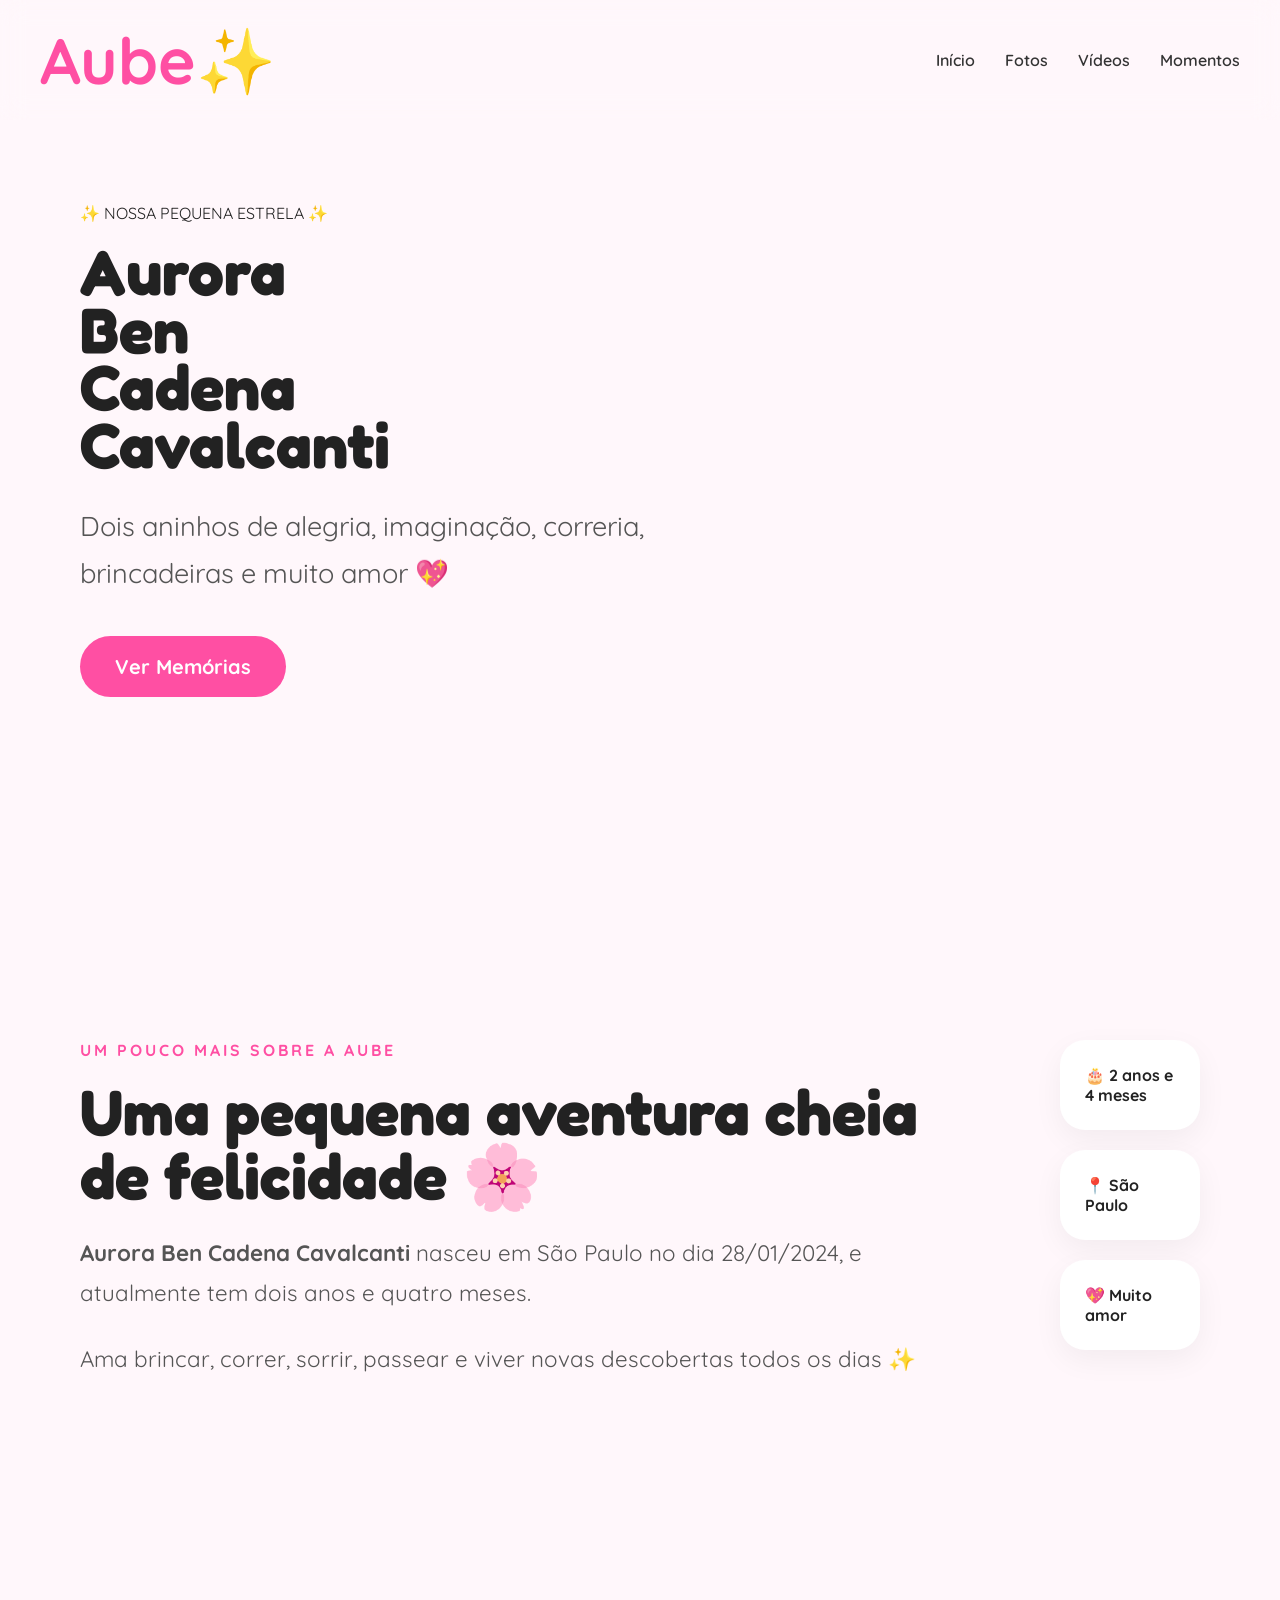
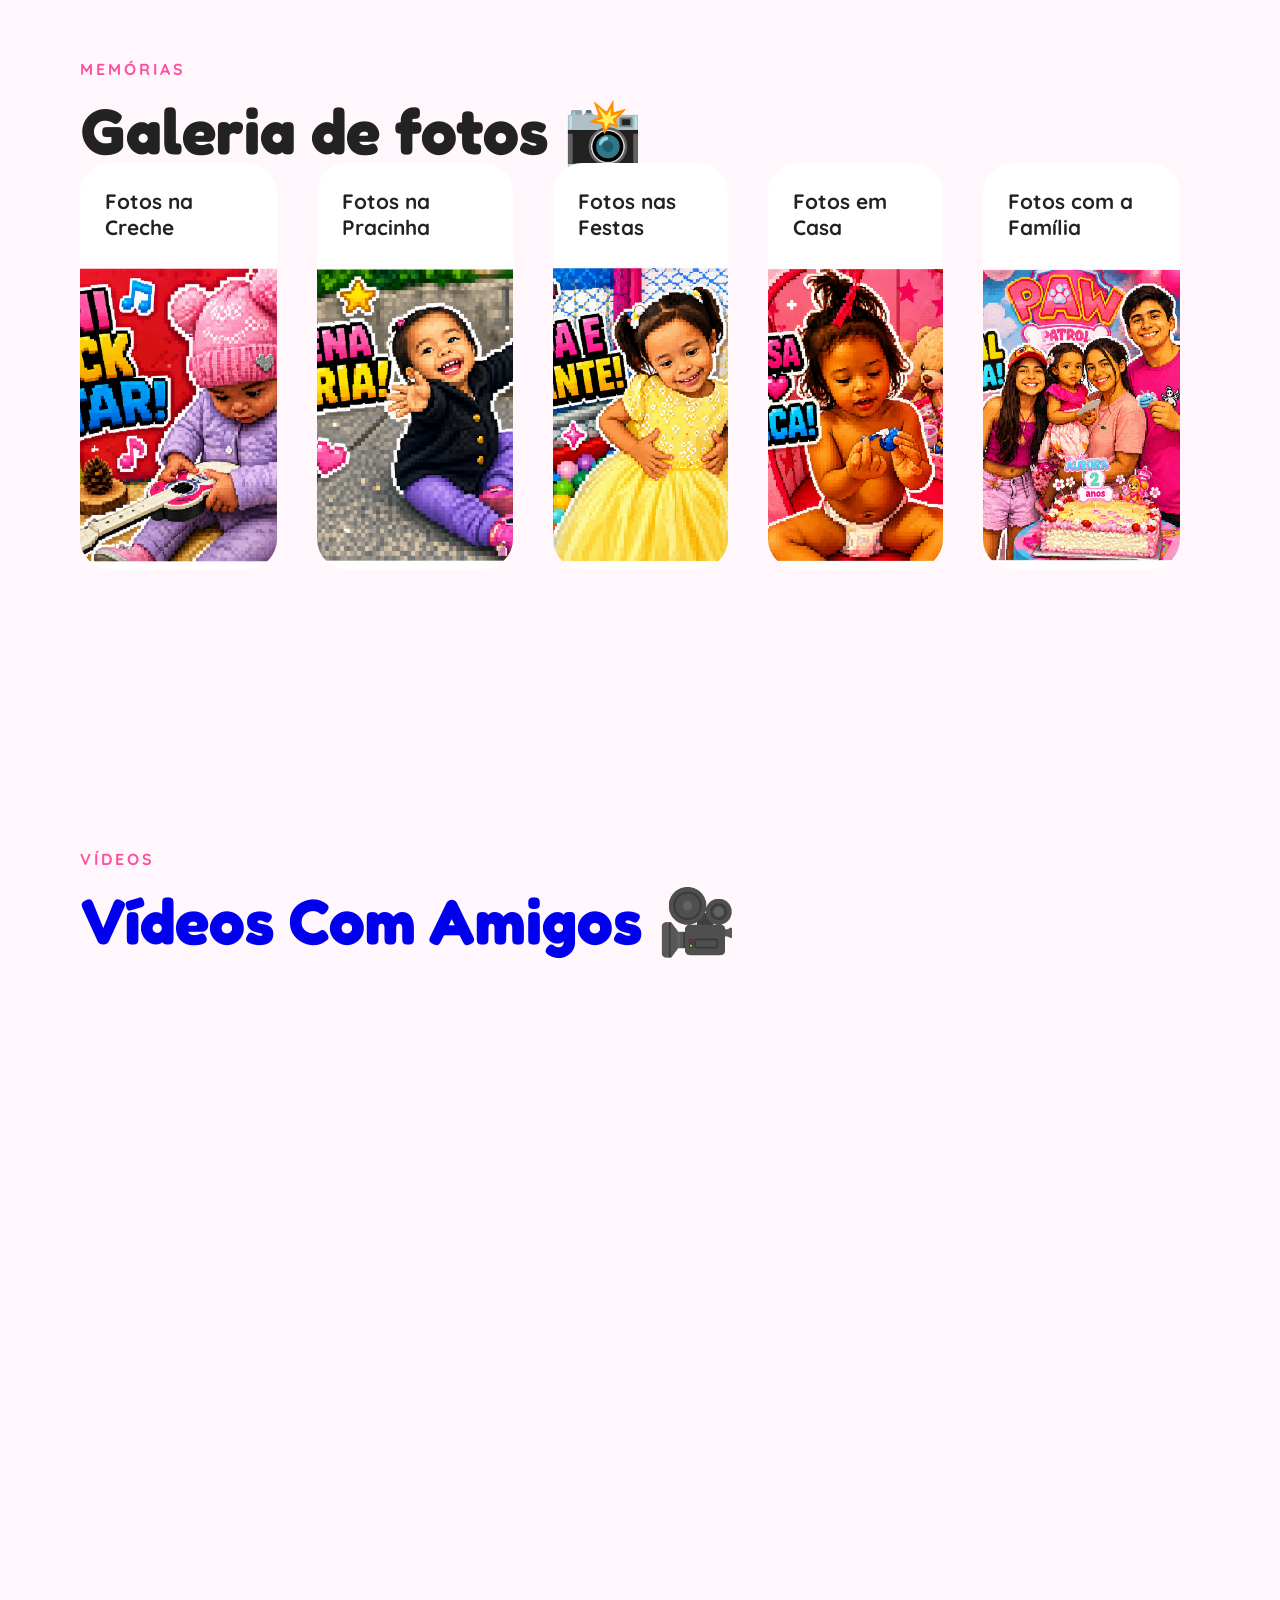
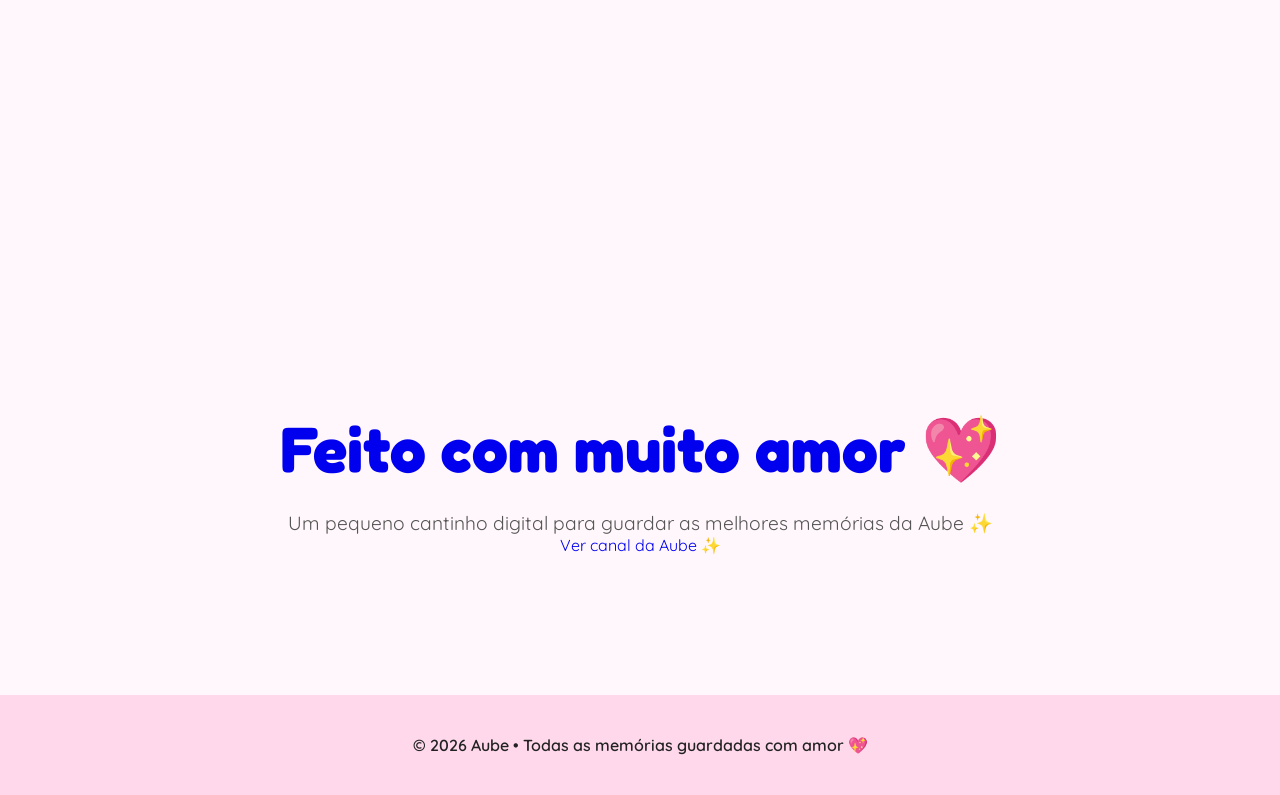
==== index.html @ 4e0ff354 "first commit" ====
<!DOCTYPE html>
<html lang="pt-br">
<head>

  

  <meta charset="UTF-8">
  <meta name="viewport" content="width=device-width, initial-scale=1.0">

  <title>Aube✨</title>

  

  <link rel="preconnect" href="https://fonts.googleapis.com">

  <link href="https://fonts.googleapis.com/css2?family=Fredoka:wght@300;400;500;600&family=Quicksand:wght@400;500;700&display=swap" rel="stylesheet">

  

  <link rel="stylesheet" href="style.css">

</head>

<body>


  <header>

    <div class="logo">
      Aube✨
    </div>

    <nav>
      <a href="#início">Início</a>
      <a href="#fotos">Fotos</a>
      <a href="#videos">Vídeos</a>
      <a href="#momentos">Momentos</a>
    </nav>

  </header>


  <main class="hero">
    <video autoplay muted loop playsinline class="bg-video">
      <source src="video/animação aube.mp4" type="video/mp4">

    </video>

    <section class="running-area">

      <img
        src="imagem/favcon-removebg-preview.png"
        class="albi-running"
        alt="Aube correndo"
      >

    </section>

    <section class="hero-text">

      <span class="mini-text">
        ✨ NOSSA PEQUENA ESTRELA ✨
      </span>

      <h1>
        Aurora
        <br>
        Ben 
        <br>
        Cadena
        <br>
        Cavalcanti
      </h1>

      <p>
        Dois aninhos de alegria, imaginação,
        correria, brincadeiras e muito amor 💖
      </p>

      <a href="#memorias" class="hero-button">
        Ver Memórias
      </a>

    </section>

  </main>

  <section class="about" id="início">

    <article>

      <span class="section-mini">
        UM POUCO MAIS SOBRE A AUBE
      </span>

      <h2>
        Uma pequena aventura
        cheia de felicidade 🌸
      </h2>

      <p>
        <strong>Aurora Ben Cadena Cavalcanti</strong>
        nasceu em São Paulo no dia 28/01/2024, e atualmente
        tem dois anos e quatro meses.
      </p>

      <p>
        Ama brincar, correr, sorrir,
        passear e viver novas descobertas
        todos os dias ✨
      </p>

    </article>

    <aside>

      <div class="info-card">🎂 2 anos e 4 meses</div>
      <div class="info-card">📍 São Paulo</div>
      <div class="info-card">💖 Muito amor</div>

    </aside>

  </section>

  <section class="gallery" id="memorias">

    <span class="section-mini">MEMÓRIAS</span>

    <h2>Galeria de fotos 📸</h2>

    <div class="folders">

      <article class="folder">
        <h3>Fotos na Creche</h3>
        <a href="creche.html">
        <img src="imagem/fotos na creche/capa foto creche.png">
      </article>

      <article class="folder">
        <h3>Fotos na Pracinha</h3>
        <a href="praçinha.html">
        <img src="imagem/fotos na praçinha/capa foto praçinha.png">
      </article>

      <article class="folder">
        <h3>Fotos nas Festas</h3>
        <a href="festas.html">
        <img src="imagem/fotos nas festas/capa foto festa.png">
      </article>

      <article class="folder">
        <h3>Fotos em Casa</h3>
        <a href="casa.html">
        <img src="imagem/fotos em casa/capa foto em casa.png">
      </article>

      <article class="folder">
        <h3>Fotos com a Família</h3>
        <a href="familia.html">
        <img src="imagem/fotos com a familia/capa foto familia.png">
      </article>

    </div>

  </section>

  <section class="videos" id="videos">

    <span class="section-mini">VÍDEOS</span>

    <h2>Vídeos Com Amigos 🎥</h2>

    <div class="video-box">
      <iframe
        src="https://youtube.com/embed/LM9Pvp-NeBE"
        title="Vídeo da Aube"
        allowfullscreen>
      </iframe>
    </div>

  </section>

  <section class="family" id="momentos">

    <h2>Feito com muito amor 💖</h2>

    <p>
      Um pequeno cantinho digital
      para guardar as melhores memórias
      da Aube ✨
    </p>

    <a href="https://www.youtube.com/@Aubeamigos" target="_blank" class="youtube-link">
      Ver canal da Aube ✨
    </a>

  </section>

  <footer>
    © 2026 Aube • Todas as memórias guardadas com amor 💖
  </footer>

</body>
</html>
---- style.css ----
*{
  margin:0;
  padding:0;
  box-sizing:border-box;
}

body{
  background:#fff7fb;
  color:#222;
  font-family:'Quicksand',sans-serif;
  overflow-x:hidden;
}

header{
  position:fixed;
  width:100%;
  top:0;
  left:0;
  z-index:100;
  display:flex;
  justify-content:space-between;
  align-items:center;
  padding: 20px 40px;
  backdrop-filter:blur(12px);
}

.logo{
  font-size: 4rem;
  font-weight:700;
  color:#ff4fa3;
}

nav{
  display:flex;
  gap:30px;
}

nav a{
  text-decoration:none;
  color:#333;
  font-weight:600;
  transition:.3s;
}

nav a:hover{
  color:#ff4fa3;
  text-decoration:underline;
}

.hero{
  position:relative;
  min-height:100vh;
  display:flex;
  align-items:center;
  padding:120px 80px;
  overflow:hidden;
}

.bg-video{
  position:absolute;
  inset:0;
  width:100%;
  height:100%;
  object-fit:cover;
  opacity:.15;
  z-index:-1;
}

.hero-text{
  max-width:600px;
  z-index:2;
}
/
.mini-text{
  font-size: 1.25rem;
  letter-spacing:3px;
  color:#ff4fa3;
  font-weight:700;
}


.hero-text h1{
  font-size: 4rem;
  line-height:.9;
  margin-top:20px;
  font-family:'Fredoka',sans-serif;
  animation:fadeUp 2s ease;
}

.hero-text p{
  margin-top:30px;
  font-size:1.7rem;
  line-height:1.7;
  color:#555;
}

.hero-button{
  display:inline-block;
  margin-top:40px;
  padding:18px 35px;
  border:none;
  background:#ff4fa3;
  color:white;
  border-radius:999px;
  font-size:1.25rem;
  font-weight:700;
  text-decoration:none;
  cursor:pointer;
  transition:.4s;
}

.hero-button:hover{
  transform:translateY(-5px) scale(1.03);
  box-shadow:0 15px 30px rgba(255,79,163,.3);
}

.running-area{
  position:absolute;
  inset:0;
  pointer-events:none;
}

.albi-running{
  position:absolute;
  width:180px;
  bottom:80px;
  left:-250px;
  animation:runAcross 14s linear infinite;
}

@keyframes runAcross{
  0%{
    left:-250px;
    transform:translateY(0px) rotate(0deg);
  }
  20%{
    transform:translateY(-20px) rotate(-5deg);
  }
  40%{
    transform:translateY(10px) rotate(5deg);
  }
  60%{
    transform:translateY(-15px) rotate(-4deg);
  }
  80%{
    transform:translateY(8px) rotate(3deg);
  }
  100%{
    left:110%;
    transform:translateY(0px);
  }
}

@keyframes fadeUp{
  from{
    opacity:0;
    transform:translateY(100px);
  }
  to{
    opacity:1;
    transform:translateY(0px);
  }
}

.about{
  padding:140px 80px;
  display:flex;
  justify-content:space-between;
  gap:80px;
}

.section-mini{
  font: size 1.2em;rem;
  color:#ff4fa3;
  letter-spacing:3px;
  font-weight:700;
}

.about h2,
.gallery h2,
.videos h2,
.family h2{
  font-size: 4rem;
  margin-top:20px;
  font-family:'Fredoka',sans-serif;
  line-height:1;
}

.about p{
  margin-top:25px;
  line-height:1.8;
  color:#555;
  font-size: 1.4rem;
}

aside{
  display:flex;
  flex-direction:column;
  gap:20px;
}

.info-card{
  background:white;
  padding:25px;
  border-radius:25px;
  box-shadow:0 10px 30px rgba(0,0,0,.05);
  font-weight:700;
}

.gallery{
  padding:140px 80px;
}

.folders{
  display:flex;
  fkex-wrap:wrap;
  justify-content:center;
  gap: 20px;
}

.folder{
  background:white;
  border-radius:30px;
  overflow:hidden;
  transition:.4s;
  cursor:pointer;
}

a {text-decoration:none;}

.folder a {
  text-decoration:none;
  color:inherit;
}

.folder:hover{
  transform:translateY(-10px);
}

.folder img{
  width:100%;
  height:300px;
  object-fit:cover;
}

.folder h3{
  padding:25px;
  font-size:1.3rem;
}

.videos{
  padding:140px 80px;
}

.video-box{
  margin-top:60px;
  border-radius:30px;
  overflow:hidden;
}

.video-box iframe{
  width:100%;
  height:700px;
  border:none;
}

.family{
  padding:140px 80px;
  text-align:center;
}

.family p{
  margin-top:30px;
  font-size:1.2rem;
  color:#555;
}

.back-link{
  display:inline-block;
  margin-top:40px;
  text-decoration:none;
  background:#ff4fa3;
  color:white;
  padding:18px 30px;
  border-radius:999px;
  transition:.4s;
}

.back-link:hover{
  transform:scale(1.05);
}

footer{
  padding:40px;
  text-align:center;
  background:#ffd9eb;
  font-weight:600;
}

@media(max-width:900px){

  header{
    padding:20px;
  }

  nav{
    display:none;
  }

  .hero{
    padding:140px 30px;
  }

  .hero-text h1{
    font-size:3.5rem;
  }

  .about{
    flex-direction:column;
    padding:20px 30px;
  }

  .gallery,
  .videos,
  .family{
    padding:20px 30px;
  }

  .about h2,
  .gallery h2,
  .videos h2,
  .family h2{
    font-size:2.5rem;
  }

  .video-box iframe{
    height:300px;
  }

  .albi-running{
    width:120px;
  }

@media (max-width: 768px){

  .folders{
    display:flex;
    flex-direction: column;
    align-items: center;
    gap: 20px;
  }

  .folder img{
    width: 90%;
    max-width: 300px;
  }

.folder h3{text-align: center;
font-size: 20px;}



}
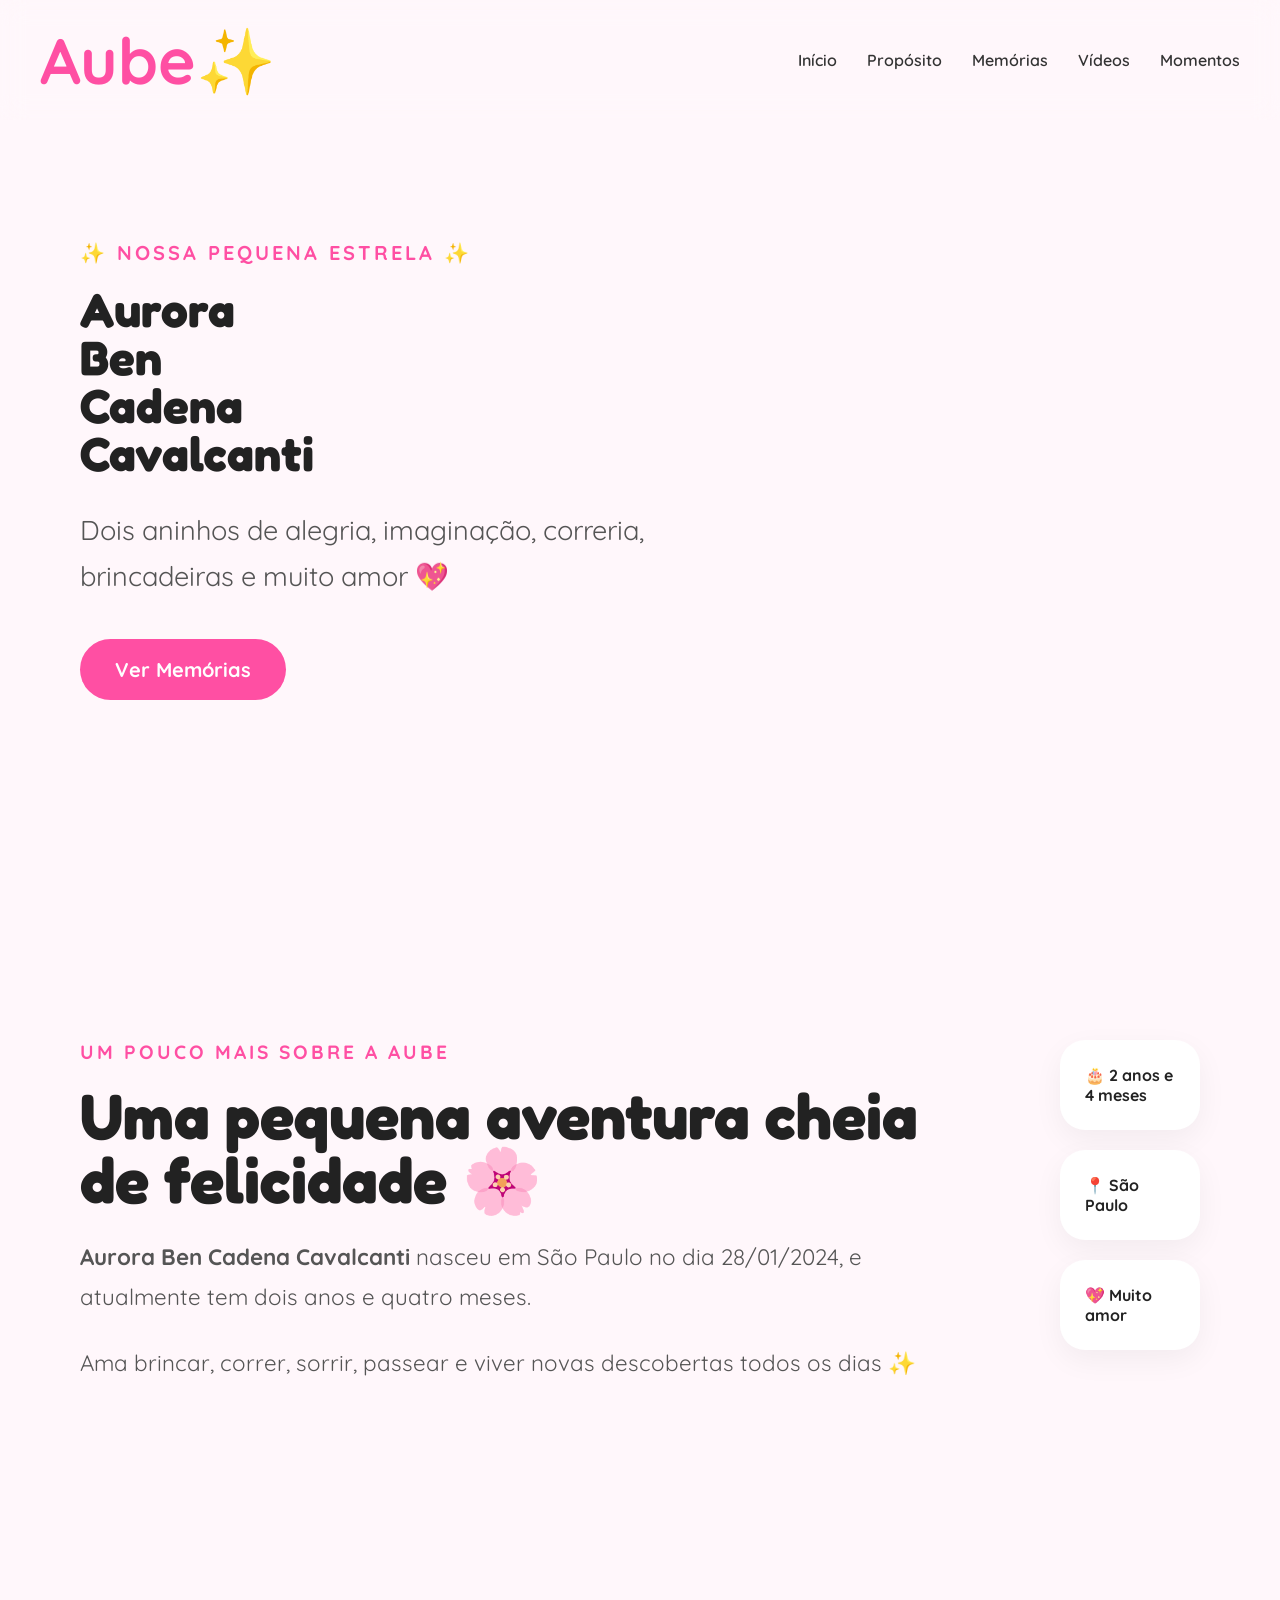
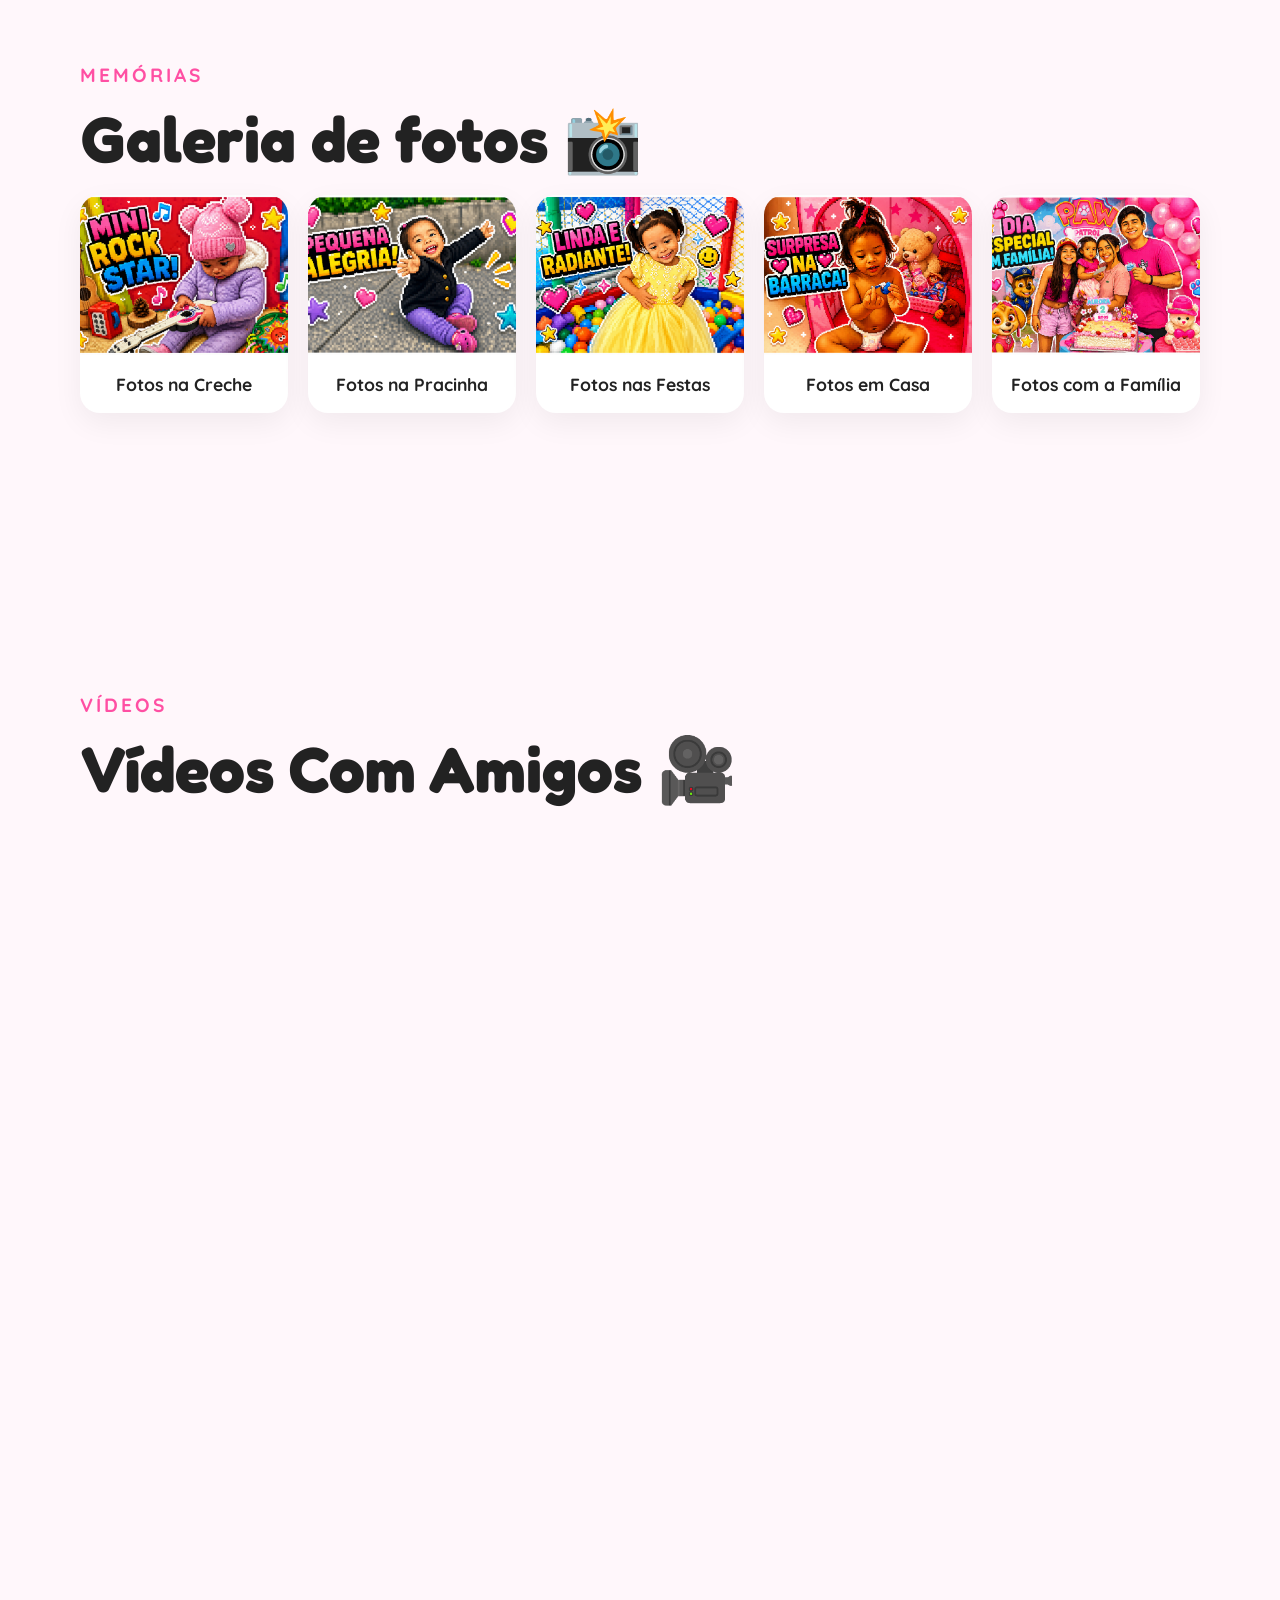
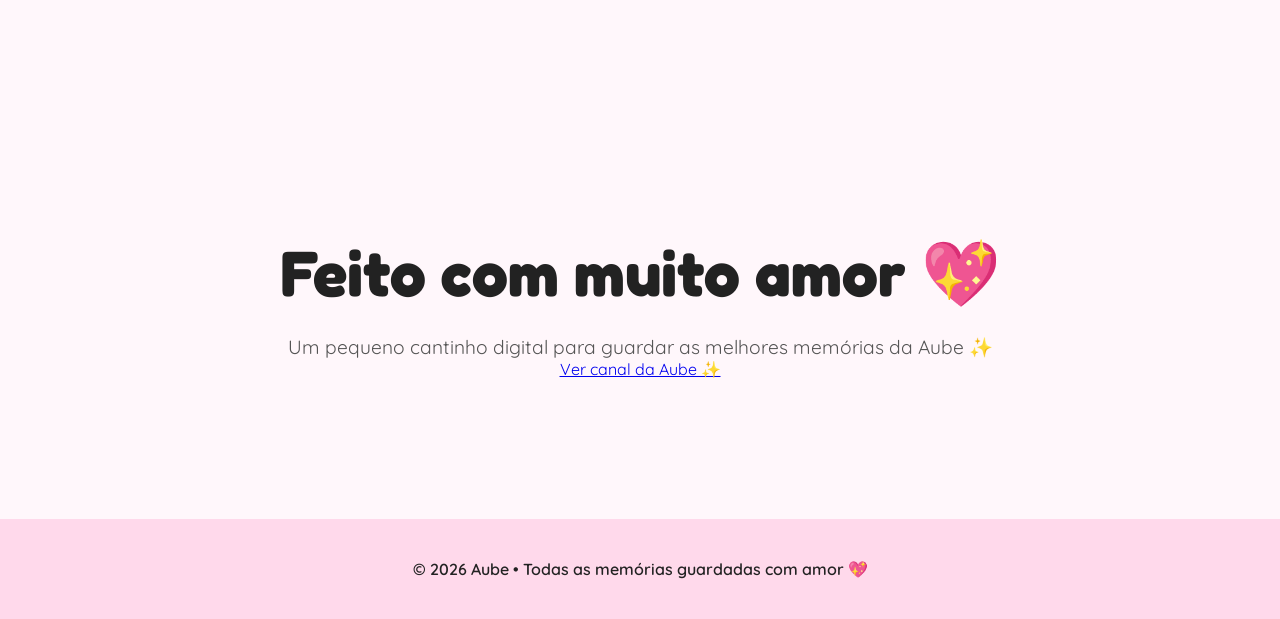
==== commit d74d931d: "style.css index.html creche.html festas.html casa.html familia.html praçinha.html" ====
--- a/index.html
+++ b/index.html
@@ -17,7 +17,7 @@
 
   
 
-  <link rel="stylesheet" href="style.css">
+  <link rel="stylesheet" href="style.css?v=15">
 
 </head>
 
@@ -31,26 +31,26 @@
     </div>
 
     <nav>
-      <a href="#início">Início</a>
-      <a href="#fotos">Fotos</a>
-      <a href="#videos">Vídeos</a>
-      <a href="#momentos">Momentos</a>
-    </nav>
+  <a href="#inicio">Início</a>
+<a href="#proposito">Propósito</a>
+  <a href="#memorias">Memórias</a>
+  <a href="#videos">Vídeos</a>
+  <a href="#momentos">Momentos</a>
+</nav>
 
   </header>
 
 
-  <main class="hero">
+  <main class="hero" id="inicio">
     <video autoplay muted loop playsinline class="bg-video">
-      <source src="video/animação aube.mp4" type="video/mp4">
-
-    </video>
+  <source src="video/animação aube.mp4" type="video/mp4">
+</video>
 
     <section class="running-area">
 
       <img
         src="imagem/favcon-removebg-preview.png"
-        class="albi-running"
+        class="aube-running"
         alt="Aube correndo"
       >
 
@@ -85,7 +85,7 @@
 
   </main>
 
-  <section class="about" id="início">
+  <section class="about" id="proposito">
 
     <article>
 
@@ -130,35 +130,40 @@
 
     <div class="folders">
 
-      <article class="folder">
-        <h3>Fotos na Creche</h3>
-        <a href="creche.html">
-        <img src="imagem/fotos na creche/capa foto creche.png">
+     <article class="folder">
+  <a href="creche.html">
+    <img src="imagem/fotos na creche/capa foto creche.png" alt="Fotos na Creche">
+    <h3>Fotos na Creche</h3>
+  </a>
+</article>
+
+      <article class="folder">
+        <a href="praçinha.html">
+          <img src="imagem/fotos na praçinha/capa foto praçinha.png" alt="Fotos na Pracinha">
+          <h3>Fotos na Pracinha</h3>
+        </a>
       </article>
 
       <article class="folder">
-        <h3>Fotos na Pracinha</h3>
-        <a href="praçinha.html">
-        <img src="imagem/fotos na praçinha/capa foto praçinha.png">
+        <a href="festas.html">
+          <img src="imagem/fotos nas festas/capa foto festa.png" alt="Fotos nas Festas">
+          <h3>Fotos nas Festas</h3>
+        </a>
       </article>
 
       <article class="folder">
-        <h3>Fotos nas Festas</h3>
-        <a href="festas.html">
-        <img src="imagem/fotos nas festas/capa foto festa.png">
+        <a href="casa.html">
+          <img src="imagem/fotos em casa/capa foto em casa.png" alt="Fotos em Casa">
+          <h3>Fotos em Casa</h3>
+        </a>
       </article>
 
       <article class="folder">
-        <h3>Fotos em Casa</h3>
-        <a href="casa.html">
-        <img src="imagem/fotos em casa/capa foto em casa.png">
-      </article>
-
-      <article class="folder">
-        <h3>Fotos com a Família</h3>
-        <a href="familia.html">
-        <img src="imagem/fotos com a familia/capa foto familia.png">
-      </article>
+  <a href="familia.html">
+    <img src="imagem/fotos com a familia/capa foto familia.png" alt="Fotos com a Família">
+    <h3>Fotos com a Família</h3>
+  </a>
+</article>
 
     </div>
 
@@ -171,11 +176,12 @@
     <h2>Vídeos Com Amigos 🎥</h2>
 
     <div class="video-box">
-      <iframe
-        src="https://youtube.com/embed/LM9Pvp-NeBE"
-        title="Vídeo da Aube"
-        allowfullscreen>
-      </iframe>
+     <iframe
+  src="https://www.youtube.com/embed/LM9Pvp-NeBE"
+  title="Vídeo da Aube"
+  allow="accelerometer; autoplay; clipboard-write; encrypted-media; gyroscope; picture-in-picture; web-share"
+  allowfullscreen>
+</iframe>
     </div>
 
   </section>
--- a/style.css
+++ b/style.css
@@ -48,12 +48,49 @@
   text-decoration:underline;
 }
 
+.page-header{
+  position:static;
+  display:flex;
+  justify-content:space-between;
+  align-items:center;
+  gap:24px;
+  padding:28px 80px 0;
+  backdrop-filter:none;
+}
+
+.page-logo{
+  color:#ff4fa3;
+  font-size:2.8rem;
+  font-weight:700;
+  text-decoration:none;
+}
+
+.page-nav{
+  display:flex;
+  flex-wrap:wrap;
+  justify-content:flex-end;
+  gap:22px;
+}
+
+.page-nav a{
+  color:#333;
+  font-weight:700;
+  text-decoration:none;
+  transition:.3s;
+}
+
+.page-nav a:hover{
+  color:#ff4fa3;
+  text-decoration:underline;
+}
+
 .hero{
   position:relative;
   min-height:100vh;
+  height:auto;
   display:flex;
   align-items:center;
-  padding:120px 80px;
+  padding:160px 80px 120px;
   overflow:hidden;
 }
 
@@ -71,7 +108,6 @@
   max-width:600px;
   z-index:2;
 }
-/
 .mini-text{
   font-size: 1.25rem;
   letter-spacing:3px;
@@ -81,8 +117,8 @@
 
 
 .hero-text h1{
-  font-size: 4rem;
-  line-height:.9;
+  font-size:3rem;
+  line-height:1;
   margin-top:20px;
   font-family:'Fredoka',sans-serif;
   animation:fadeUp 2s ease;
@@ -121,9 +157,9 @@
   pointer-events:none;
 }
 
-.albi-running{
+.aube-running{
   position:absolute;
-  width:180px;
+  width: 80px;
   bottom:80px;
   left:-250px;
   animation:runAcross 14s linear infinite;
@@ -171,7 +207,7 @@
 }
 
 .section-mini{
-  font: size 1.2em;rem;
+  font-size: 1.2rem;
   color:#ff4fa3;
   letter-spacing:3px;
   font-weight:700;
@@ -212,24 +248,27 @@
   padding:140px 80px;
 }
 
+.gallery h2{
+  margin-bottom:24px;
+}
+
 .folders{
-  display:flex;
-  fkex-wrap:wrap;
-  justify-content:center;
-  gap: 20px;
+  display:grid;
+  grid-template-columns:repeat(auto-fit, minmax(180px, 1fr));
+  gap:20px;
 }
 
 .folder{
   background:white;
-  border-radius:30px;
+  border-radius:20px;
   overflow:hidden;
   transition:.4s;
   cursor:pointer;
-}
-
-a {text-decoration:none;}
-
-.folder a {
+  box-shadow:0 10px 30px rgba(0,0,0,.06);
+}
+
+.folder a{
+  display:block;
   text-decoration:none;
   color:inherit;
 }
@@ -239,14 +278,17 @@
 }
 
 .folder img{
+  display:block;
   width:100%;
-  height:300px;
+  height:160px;
   object-fit:cover;
+  object-position:center;
 }
 
 .folder h3{
-  padding:25px;
-  font-size:1.3rem;
+  padding:18px 12px;
+  font-size:1.1rem;
+  text-align:center;
 }
 
 .videos{
@@ -254,15 +296,17 @@
 }
 
 .video-box{
-  margin-top:60px;
-  border-radius:30px;
-  overflow:hidden;
+  display:flex;
+  justify-content:center;
+  padding:20px;
 }
 
 .video-box iframe{
   width:100%;
+  max-width:400px;
   height:700px;
   border:none;
+  border-radius:20px;
 }
 
 .family{
@@ -291,6 +335,38 @@
   transform:scale(1.05);
 }
 
+.photo-gallery{
+  min-height:100vh;
+}
+
+.photo-grid{
+  display:grid;
+  grid-template-columns:repeat(auto-fit, minmax(220px, 1fr));
+  gap:24px;
+  margin-top:40px;
+}
+
+.photo-card{
+  display:block;
+  background:white;
+  border-radius:22px;
+  overflow:hidden;
+  box-shadow:0 10px 30px rgba(0,0,0,.06);
+  transition:.4s;
+}
+
+.photo-card:hover{
+  transform:translateY(-8px);
+}
+
+.photo-card img{
+  display:block;
+  width:100%;
+  height:280px;
+  object-fit:cover;
+  object-position:center;
+}
+
 footer{
   padding:40px;
   text-align:center;
@@ -301,30 +377,84 @@
 @media(max-width:900px){
 
   header{
-    padding:20px;
+    position:relative;
+    padding:24px 30px 10px;
+    backdrop-filter:none;
+  }
+
+  .logo{
+    font-size:3rem;
+    line-height:1;
   }
 
   nav{
     display:none;
   }
 
+  .page-header{
+    padding:24px 24px 0;
+    align-items:flex-start;
+    flex-direction:column;
+    gap:18px;
+  }
+
+  .page-logo{
+    font-size:3rem;
+    line-height:1;
+  }
+
+  .page-nav{
+    display:flex;
+    justify-content:flex-start;
+    gap:12px;
+  }
+
+  .page-nav a{
+    background:white;
+    border-radius:999px;
+    box-shadow:0 8px 22px rgba(0,0,0,.05);
+    font-size:.95rem;
+    padding:10px 14px;
+  }
+
   .hero{
-    padding:140px 30px;
+    min-height:auto;
+    height:auto;
+    padding:40px 30px 90px;
+    align-items:flex-start;
+  }
+
+  .mini-text{
+    font-size:1rem;
+    letter-spacing:2px;
   }
 
   .hero-text h1{
-    font-size:3.5rem;
+    font-size:3rem;
+    line-height:1;
+    margin-top:18px;
+  }
+
+  .hero-text p{
+    font-size:1.35rem;
+    line-height:1.45;
+    margin-top:28px;
+  }
+
+  .hero-button{
+    margin-top:35px;
+    padding:16px 28px;
   }
 
   .about{
     flex-direction:column;
-    padding:20px 30px;
+    padding:80px 30px;
   }
 
   .gallery,
   .videos,
   .family{
-    padding:20px 30px;
+    padding:80px 30px;
   }
 
   .about h2,
@@ -338,27 +468,94 @@
     height:300px;
   }
 
-  .albi-running{
-    width:120px;
-  }
-
+  .aube-running{
+    width:70px;
+    bottom:170px;
+  }
+}
 @media (max-width: 768px){
+
+  .gallery{
+    padding:80px 24px;
+  }
+
+  .gallery h2{
+    margin-bottom:32px;
+  }
 
   .folders{
     display:flex;
-    flex-direction: column;
-    align-items: center;
-    gap: 20px;
+    flex-direction:column;
+    align-items:center;
+    gap:28px;
+  }
+
+  .folder{
+    width:100%;
+    max-width:340px;
+    border-radius:20px;
+  }
+
+  .folder:hover{
+    transform:none;
+  }
+
+  .folder a{
+    display:block;
+    width:100%;
   }
 
   .folder img{
-    width: 90%;
-    max-width: 300px;
-  }
-
-.folder h3{text-align: center;
-font-size: 20px;}
-
-
-
-}+    display:block;
+    width:100%;
+    max-width:none;
+    height:170px;
+    object-fit:cover;
+  }
+
+  .folder h3{
+    padding:16px;
+    text-align:center;
+    font-size:18px;
+  }
+
+  .photo-gallery{
+    padding:48px 24px 80px;
+  }
+
+  .photo-gallery .back-link{
+    margin-top:0;
+    margin-bottom:28px;
+    padding:14px 24px;
+  }
+
+  .photo-gallery h2{
+    font-size:2.3rem;
+    margin-bottom:28px;
+  }
+
+  .photo-grid{
+    display:grid;
+    grid-template-columns:1fr;
+    gap:24px;
+    margin-top:0;
+  }
+
+  .photo-card{
+    width:100%;
+    max-width:380px;
+    margin:0 auto;
+  }
+
+  .photo-card:hover{
+    transform:none;
+  }
+
+  .photo-card img{
+    width:100%;
+    height:auto;
+    aspect-ratio:4 / 5;
+    object-fit:cover;
+  }
+
+}
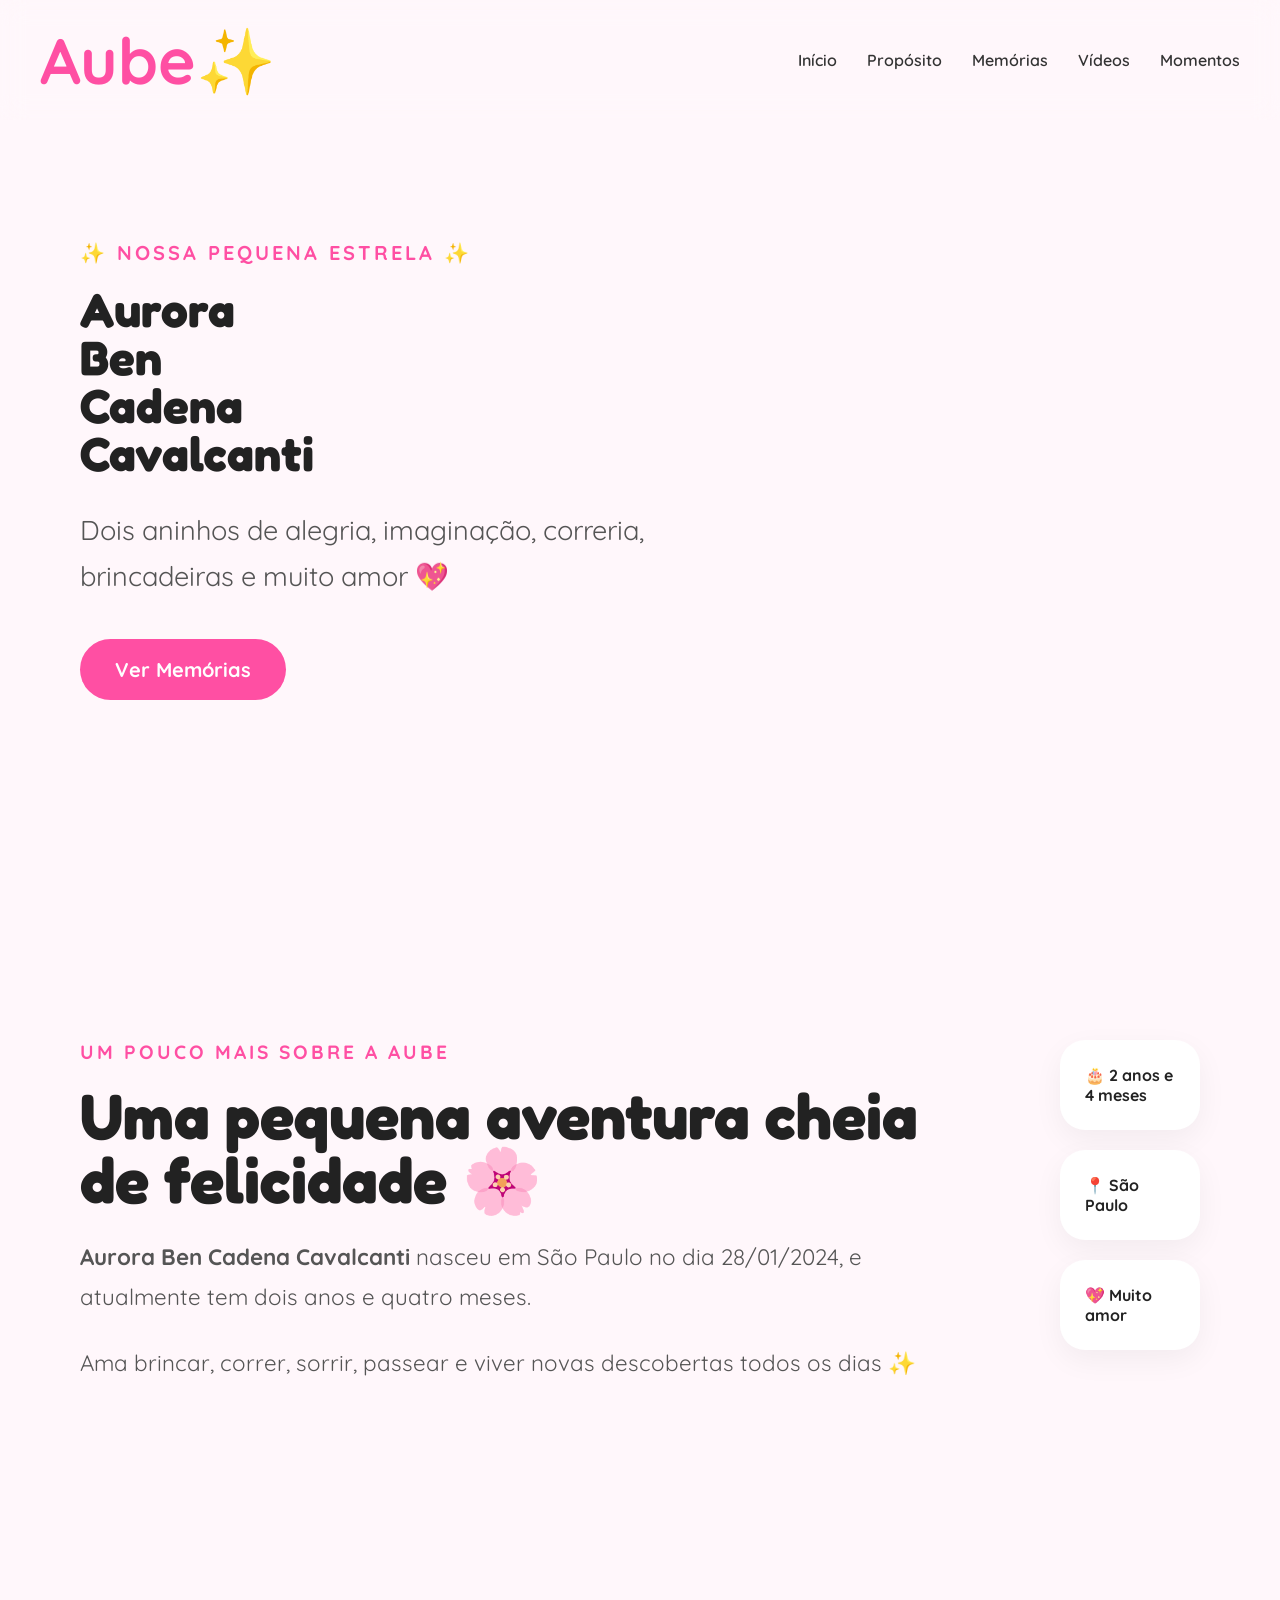
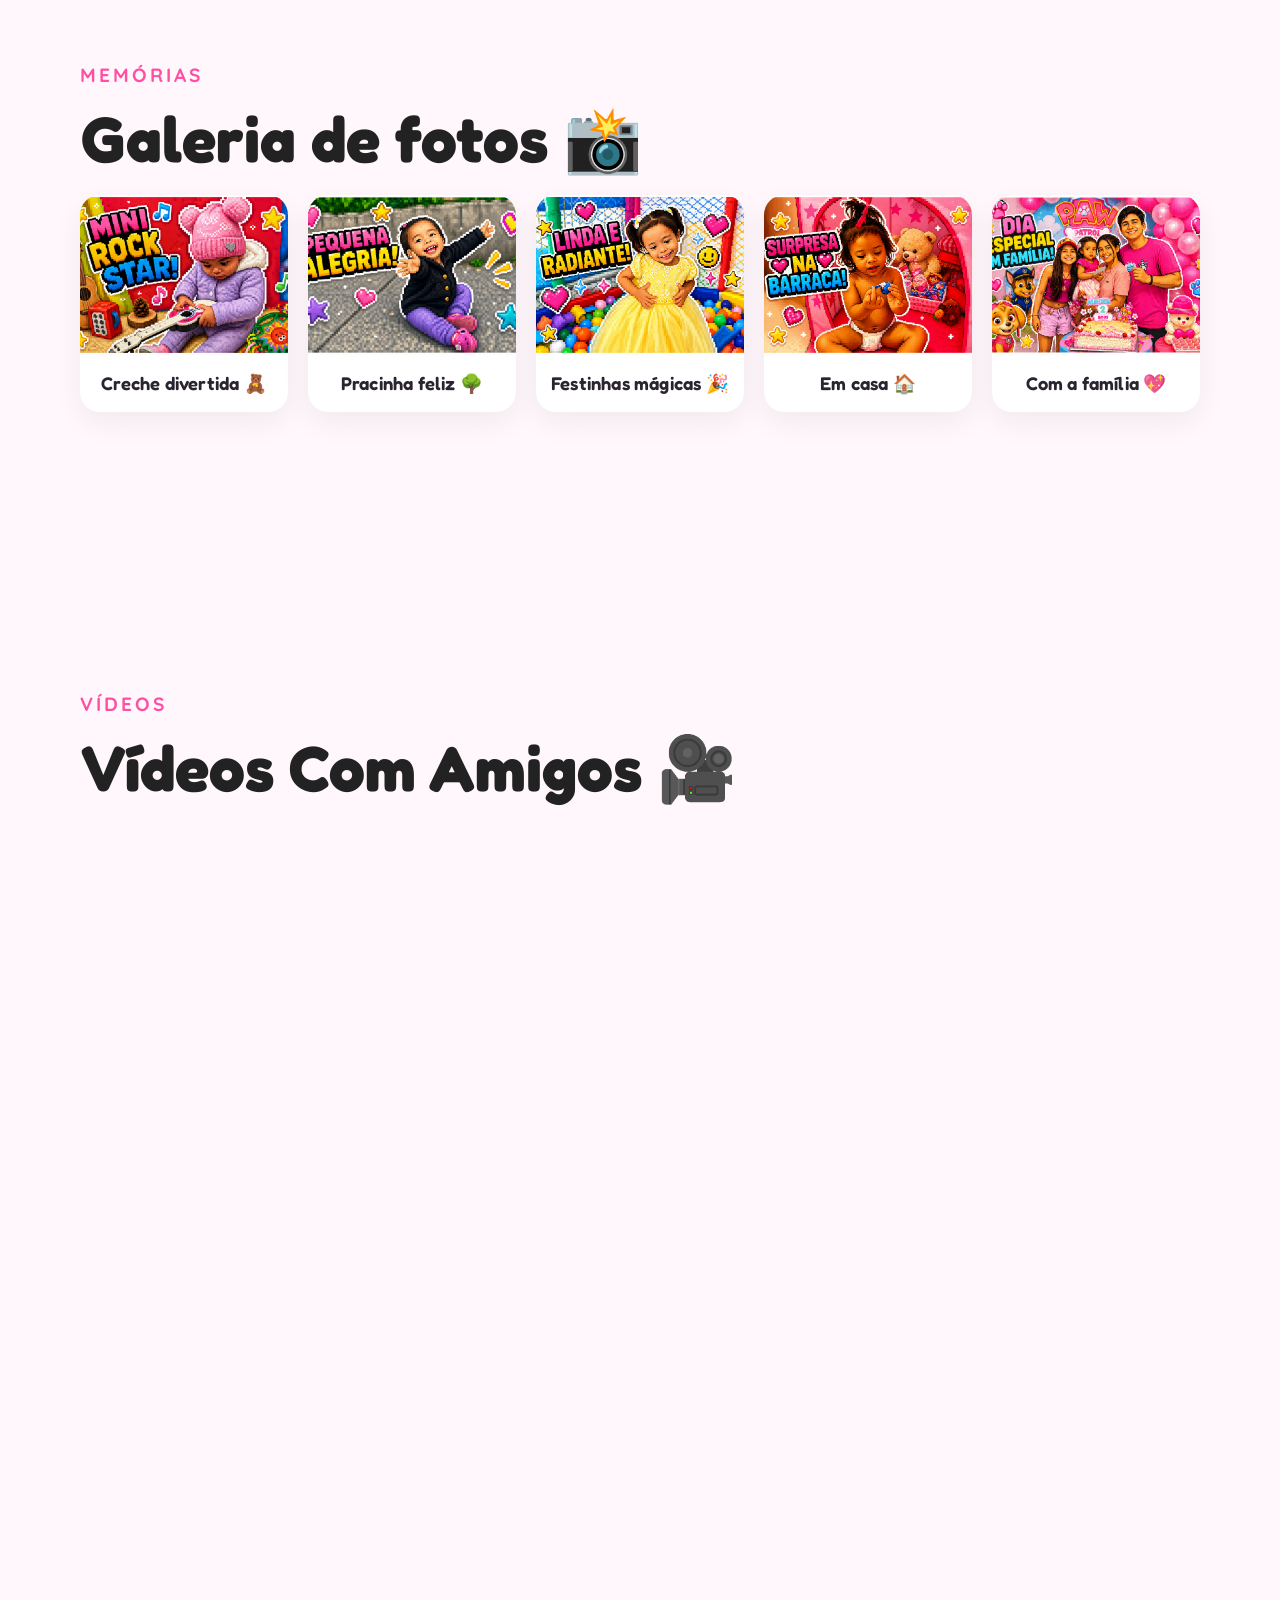
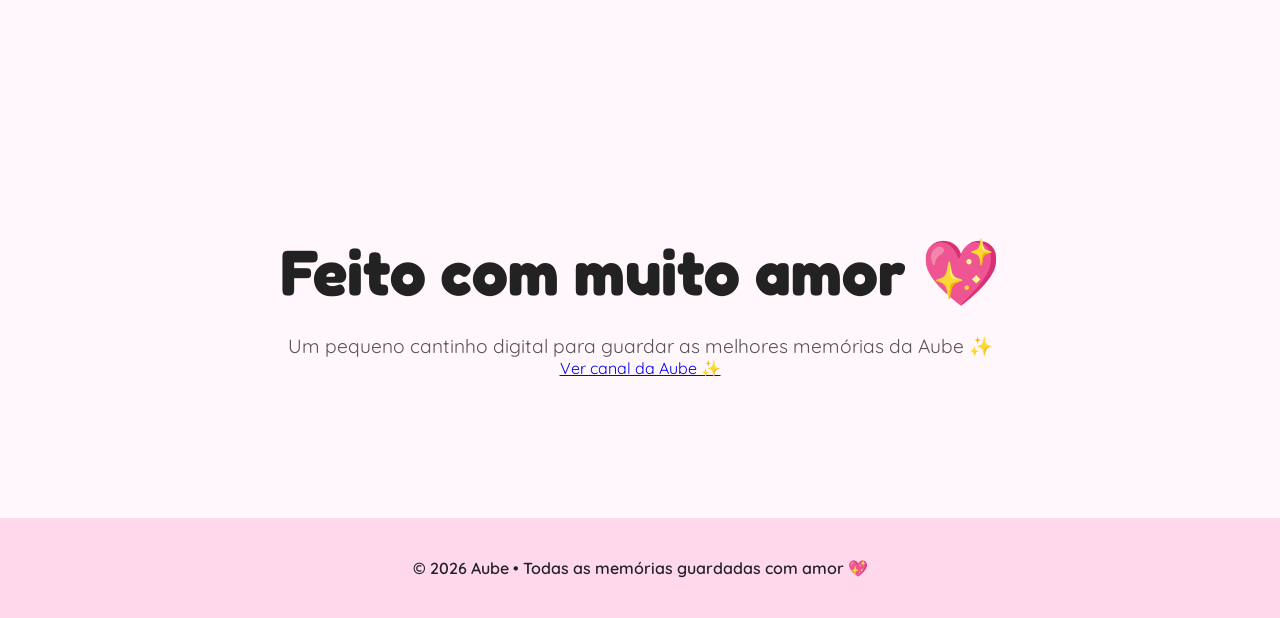
==== commit f3ef1c28: "alteraçãoo nos titulos da galeria" ====
--- a/index.html
+++ b/index.html
@@ -17,7 +17,7 @@
 
   
 
-  <link rel="stylesheet" href="style.css?v=15">
+  <link rel="stylesheet" href="style.css?v=16">
 
 </head>
 
@@ -133,35 +133,35 @@
      <article class="folder">
   <a href="creche.html">
     <img src="imagem/fotos na creche/capa foto creche.png" alt="Fotos na Creche">
-    <h3>Fotos na Creche</h3>
+    <h3>Creche divertida 🧸</h3>
   </a>
 </article>
 
       <article class="folder">
         <a href="praçinha.html">
           <img src="imagem/fotos na praçinha/capa foto praçinha.png" alt="Fotos na Pracinha">
-          <h3>Fotos na Pracinha</h3>
+          <h3>Pracinha feliz 🌳</h3>
         </a>
       </article>
 
       <article class="folder">
         <a href="festas.html">
           <img src="imagem/fotos nas festas/capa foto festa.png" alt="Fotos nas Festas">
-          <h3>Fotos nas Festas</h3>
+          <h3>Festinhas mágicas 🎉</h3>
         </a>
       </article>
 
       <article class="folder">
         <a href="casa.html">
           <img src="imagem/fotos em casa/capa foto em casa.png" alt="Fotos em Casa">
-          <h3>Fotos em Casa</h3>
+          <h3>Em casa 🏠</h3>
         </a>
       </article>
 
       <article class="folder">
   <a href="familia.html">
     <img src="imagem/fotos com a familia/capa foto familia.png" alt="Fotos com a Família">
-    <h3>Fotos com a Família</h3>
+    <h3>Com a família 💖</h3>
   </a>
 </article>
 
--- a/style.css
+++ b/style.css
@@ -287,7 +287,12 @@
 
 .folder h3{
   padding:18px 12px;
-  font-size:1.1rem;
+  color:#2a2430;
+  font-family:'Fredoka',sans-serif;
+  font-size:1.15rem;
+  font-weight:600;
+  letter-spacing:.2px;
+  line-height:1.15;
   text-align:center;
 }
 
@@ -516,7 +521,7 @@
   .folder h3{
     padding:16px;
     text-align:center;
-    font-size:18px;
+    font-size:20px;
   }
 
   .photo-gallery{
